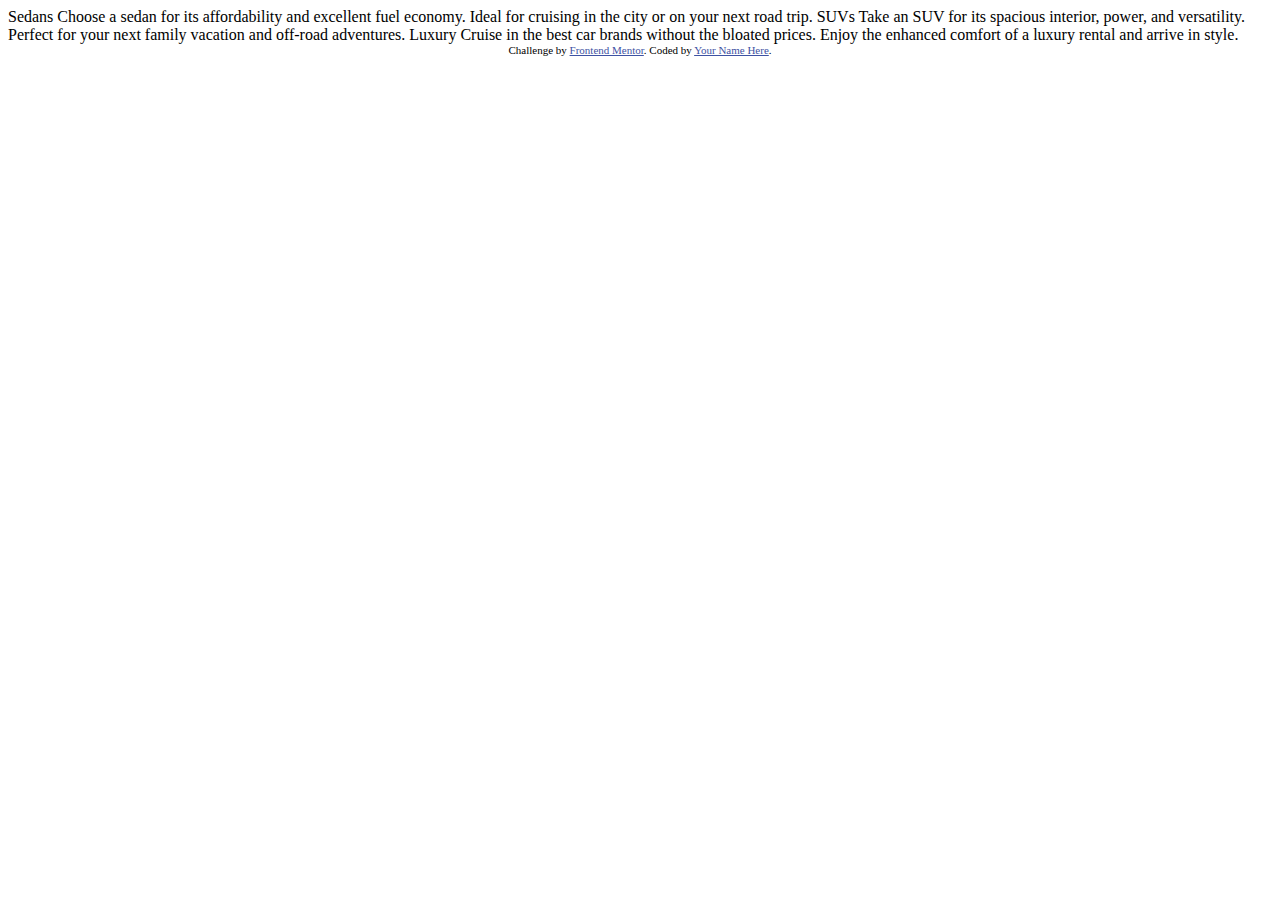
==== 3-column-preview-card-component-main/index.html @ 45138ab8 "setted up 3-column-preview-card folder" ====
<!DOCTYPE html>
<html lang="en">
<head>
  <meta charset="UTF-8">
  <meta name="viewport" content="width=device-width, initial-scale=1.0"> <!-- displays site properly based on user's device -->

  <link rel="icon" type="image/png" sizes="32x32" href="./images/favicon-32x32.png">
  
  <title>Frontend Mentor | 3-column preview card component</title>

  <!-- Feel free to remove these styles or customise in your own stylesheet 👍 -->
  <style>
    .attribution { font-size: 11px; text-align: center; }
    .attribution a { color: hsl(228, 45%, 44%); }
  </style>
</head>
<body>
  
  Sedans
  Choose a sedan for its affordability and excellent fuel economy. Ideal for cruising in the city 
  or on your next road trip.

  SUVs
  Take an SUV for its spacious interior, power, and versatility. Perfect for your next family vacation 
  and off-road adventures.

  Luxury
  Cruise in the best car brands without the bloated prices. Enjoy the enhanced comfort of a luxury 
  rental and arrive in style.
  
  <div class="attribution">
    Challenge by <a href="https://www.frontendmentor.io?ref=challenge" target="_blank">Frontend Mentor</a>. 
    Coded by <a href="#">Your Name Here</a>.
  </div>
</body>
</html>
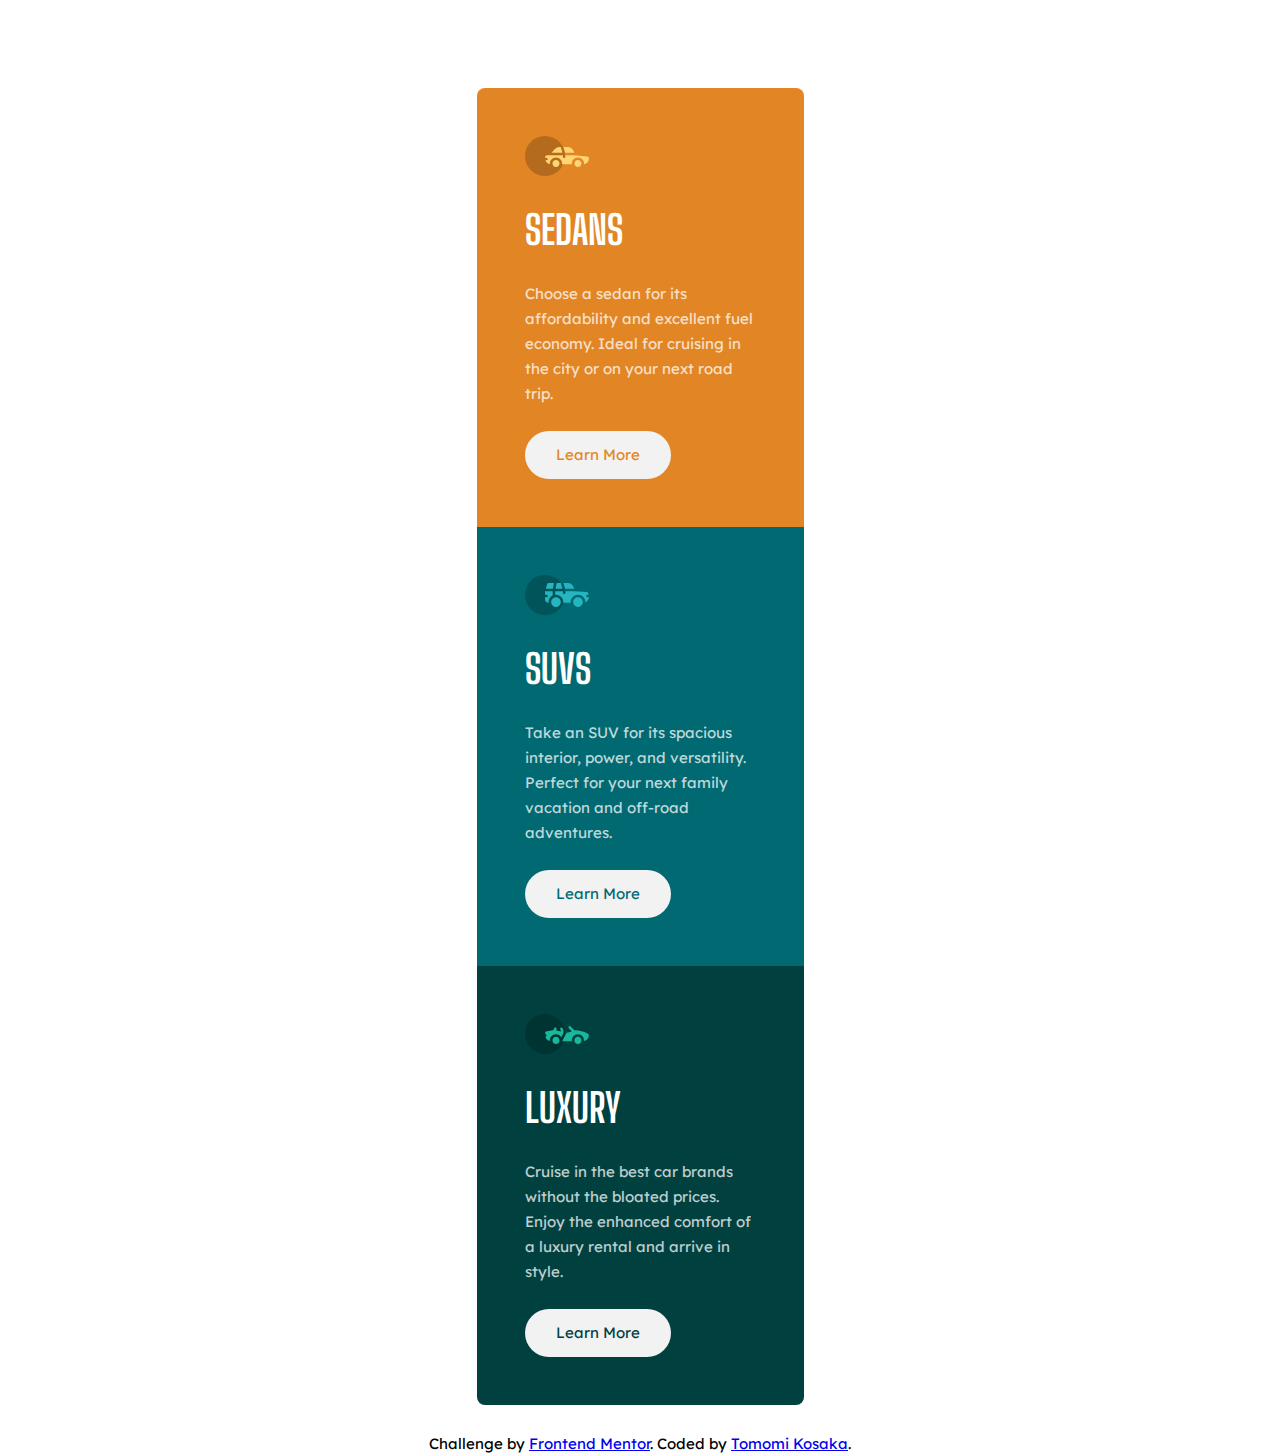
==== commit 8a5e75b5: "finished" ====
--- a/3-column-preview-card-component-main/index.html
+++ b/3-column-preview-card-component-main/index.html
@@ -3,34 +3,45 @@
 <head>
   <meta charset="UTF-8">
   <meta name="viewport" content="width=device-width, initial-scale=1.0"> <!-- displays site properly based on user's device -->
-
   <link rel="icon" type="image/png" sizes="32x32" href="./images/favicon-32x32.png">
-  
+  <link rel="stylesheet" href="style.css">
+  <link rel="stylesheet" href="normalize.css">
+  <!-- google fonts -->
+  <link rel="preconnect" href="https://fonts.googleapis.com">
+  <link rel="preconnect" href="https://fonts.gstatic.com" crossorigin>
+  <link href="https://fonts.googleapis.com/css2?family=Big+Shoulders+Display:wght@700&family=Lexend+Deca&display=swap" rel="stylesheet">
   <title>Frontend Mentor | 3-column preview card component</title>
-
-  <!-- Feel free to remove these styles or customise in your own stylesheet 👍 -->
-  <style>
-    .attribution { font-size: 11px; text-align: center; }
-    .attribution a { color: hsl(228, 45%, 44%); }
-  </style>
 </head>
 <body>
-  
-  Sedans
-  Choose a sedan for its affordability and excellent fuel economy. Ideal for cruising in the city 
-  or on your next road trip.
-
-  SUVs
-  Take an SUV for its spacious interior, power, and versatility. Perfect for your next family vacation 
-  and off-road adventures.
-
-  Luxury
-  Cruise in the best car brands without the bloated prices. Enjoy the enhanced comfort of a luxury 
-  rental and arrive in style.
-  
-  <div class="attribution">
-    Challenge by <a href="https://www.frontendmentor.io?ref=challenge" target="_blank">Frontend Mentor</a>. 
-    Coded by <a href="#">Your Name Here</a>.
-  </div>
+  <main>
+    <section class="card card-sedans">
+      <img src="./images/icon-sedans.svg" alt="">
+      <h1>Sedans</h1>
+      <p>
+        Choose a sedan for its affordability and excellent fuel economy. Ideal for cruising in the city or on your next road trip.
+      </p>
+      <button> Learn More </button>
+    </section>
+    <section class="card card-suvs">
+      <img src="./images/icon-suvs.svg" alt="">
+      <h1>SUVs</h1>
+      <p>
+        Take an SUV for its spacious interior, power, and versatility. Perfect for your next family vacation and off-road adventures.
+      </p>
+      <button> Learn More </button>
+    </section>
+    <section class="card card-luxury">
+      <img src="./images/icon-luxury.svg" alt="">
+      <h1>Luxury</h1>
+      <p>
+        Cruise in the best car brands without the bloated prices. Enjoy the enhanced comfort of a luxury rental and arrive in style.
+      </p>
+      <button> Learn More </button>
+    </section>
+  </main>
+  <footer class="attribution">
+      Challenge by <a href="https://www.frontendmentor.io?ref=challenge" target="_blank">Frontend Mentor</a>. 
+      Coded by <a href="https://github.com/Tomomi-K1">Tomomi Kosaka</a>.
+  </footer>
 </body>
 </html>--- a/3-column-preview-card-component-main/style.css
+++ b/3-column-preview-card-component-main/style.css
@@ -0,0 +1,136 @@
+:root{
+    --bg-color-orange:#E28625;
+    --bg-color-green:#006971;
+    --bg-color-darkgreen:#004140;
+    --white: #FFF;
+    --btn-white:#F2F2F2;
+    --fs-h1: 40px;
+    --fs-p: 15px;
+    --lh-p:25px;
+    --fw-bold: 700;
+    --fw-normal: 400;
+    --ff-h1:'Big Shoulders Display', cursive;
+    --ff-base:'Lexend Deca', sans-serif;
+}
+
+
+body{
+    display: flex;
+    flex-direction: column;
+    align-items: center;
+    justify-content: center;
+    min-height: 100vh;
+    font-family:var(--ff-base) ;
+    font-size: var(--fs-p);
+}
+
+main{
+    margin-top: 88px;
+    width: 327px;
+    margin-bottom: 30px;
+}
+
+h1{
+    color: var(--white);
+    font-size: var(--fs-h1);
+    font-family: var(--ff-h1);
+    line-height: 48px;
+    text-transform: uppercase;
+}
+
+p{
+    line-height: var(--lh-p);
+    color: var(--white);
+    opacity: 0.75;
+    margin: 25px auto;
+}
+
+
+section{
+    padding: 48px;
+}
+
+button{
+    width: 146px;
+    height: 48px;
+    border: none;
+    padding: 10px 28px ;
+    border-radius: 25px;
+    background: var(--btn-white);
+    line-height: 25px;
+}
+
+.card-sedans{
+    border-radius:8px 8px 0 0;
+    background-color: var(--bg-color-orange);
+}
+
+.card-sedans button{
+    color: var(--bg-color-orange);
+}
+
+.card-sedans button:hover{
+    background-color: var(--bg-color-orange);
+    border: 2px solid;
+    border-color: var(--white);
+    color: var(--white);
+}
+
+.card-suvs{
+    background-color: var(--bg-color-green);
+}
+.card-suvs button{
+    color: var(--bg-color-green);
+}
+
+.card-suvs button:hover{
+    background-color: var(--bg-color-green);
+    border: 2px solid;
+    border-color: var(--white);
+    color: var(--white);
+}
+
+.card-luxury{
+    background-color: var(--bg-color-darkgreen);
+    border-radius:0 0 8px 8px;
+}
+
+.card-luxury button{
+    color: var(--bg-color-darkgreen);
+}
+
+.card-luxury button:hover{
+    background-color: var(--bg-color-darkgreen);
+    border: 2px solid;
+    border-color: var(--white);
+    color: var(--white);
+}
+
+@media screen and (min-width: 1440px) {
+    main{
+        width: 921px;
+        height: 500px;
+        display: flex;
+        flex-direction: row;
+    }
+
+    .card{
+        width: 307px;
+    }
+
+    .card-sedans button,
+    .card-suvs button,
+    .card-luxury button{
+        margin-top:58px;
+    }
+
+    .card-sedans{
+        border-radius:8px 0 0 8px;
+    }
+
+    .card-luxury{    
+        border-radius: 0 8px 8px 0;
+    }
+}
+
+
